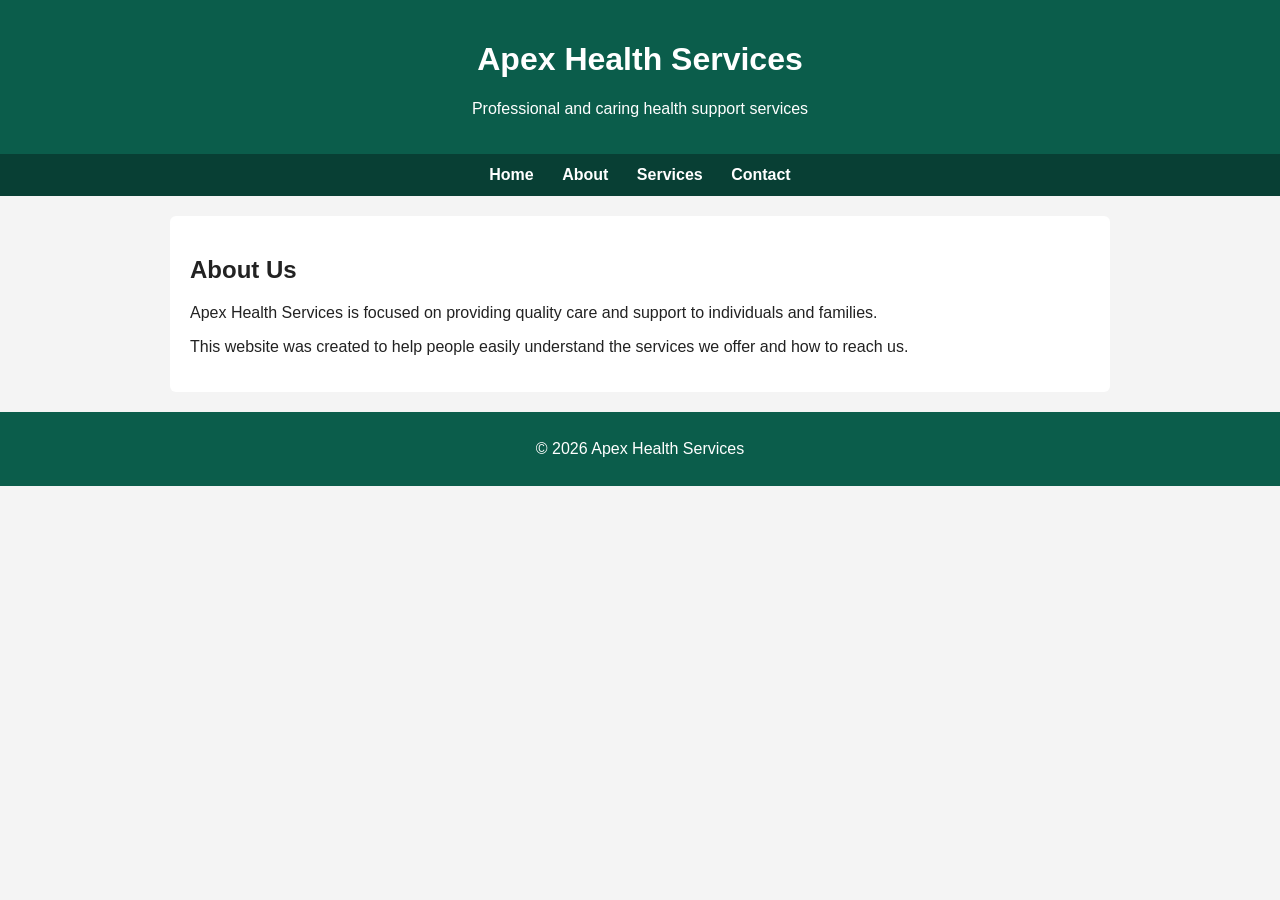
==== about.html @ 5abab66e "Update about.html" ====
<!DOCTYPE html>
<html lang="en">
<head>
  <meta charset="UTF-8" />
  <meta name="viewport" content="width=device-width, initial-scale=1.0" />
  <title>Apex Health Services - About</title>
  <link rel="stylesheet" href="style.css" />
</head>
<body>

  <header>
    <h1>Apex Health Services</h1>
    <p>Professional and caring health support services</p>
  </header>

  <nav>
    <a href="index.html">Home</a>
    <a href="about.html">About</a>
    <a href="services.html">Services</a>
    <a href="contact.html">Contact</a>
  </nav>

  <main>
    <h2>About Us</h2>
    <p>
      Apex Health Services is focused on providing quality care and support
      to individuals and families.
    </p>

    <p>
      This website was created to help people easily understand the services
      we offer and how to reach us.
    </p>
  </main>

  <footer>
    <p>&copy; 2026 Apex Health Services</p>
  </footer>

</body>
</html>
---- style.css ----
body {
  font-family: Arial, sans-serif;
  margin: 0;
  background-color: #f4f4f4;
  color: #222;
}

header {
  background-color: #0b5d4b;
  color: white;
  text-align: center;
  padding: 20px;
}

nav {
  background-color: #083f34;
  text-align: center;
  padding: 12px;
}

nav a {
  color: white;
  text-decoration: none;
  margin: 0 12px;
  font-weight: bold;
}

nav a:hover {
  text-decoration: underline;
}

main {
  max-width: 900px;
  margin: 20px auto;
  background-color: white;
  padding: 20px;
  border-radius: 6px;
}

footer {
  text-align: center;
  background-color: #0b5d4b;
  color: white;
  padding: 12px;
  margin-top: 20px;
}
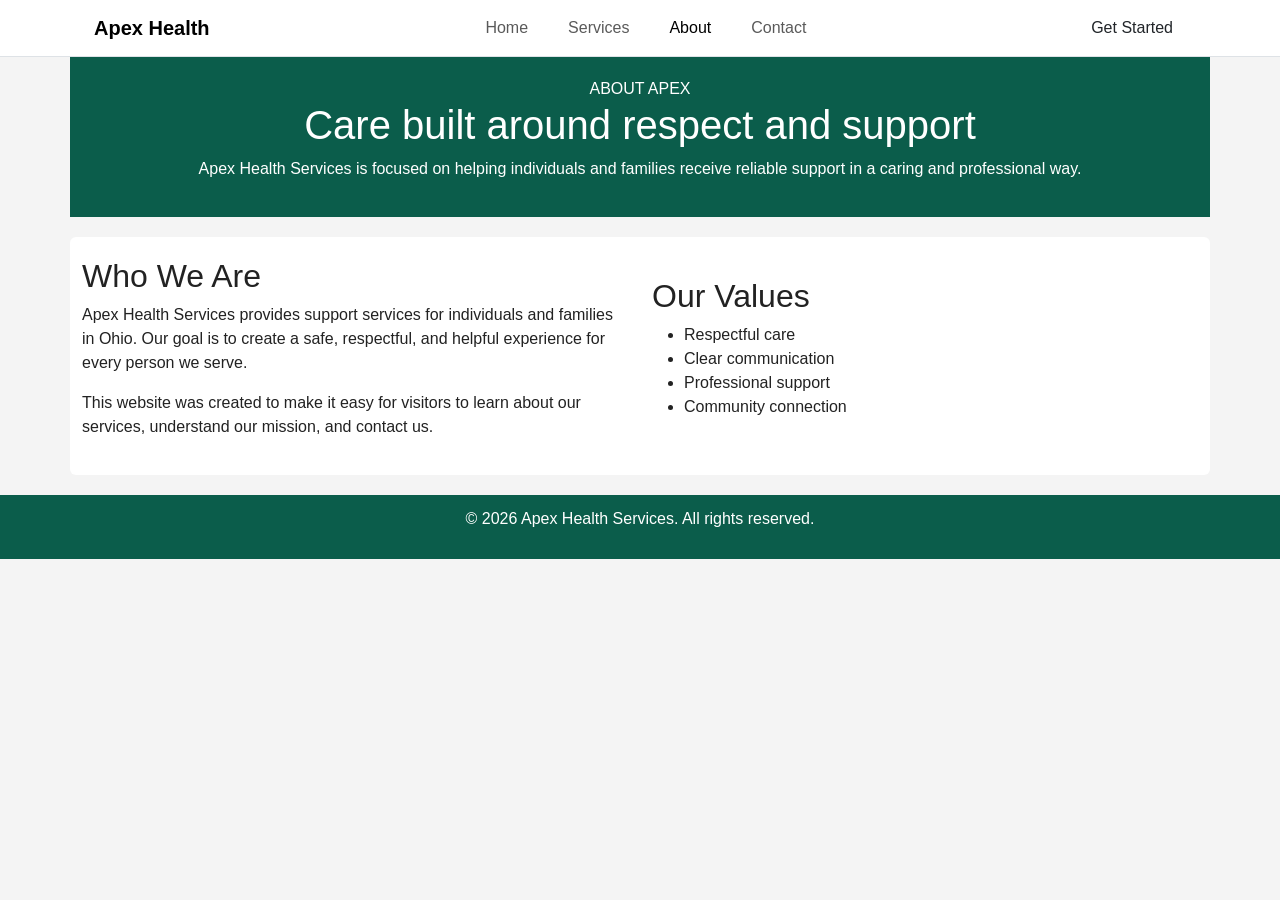
==== commit 0255f88a: "Update about.html" ====
--- a/about.html
+++ b/about.html
@@ -4,38 +4,77 @@
   <meta charset="UTF-8" />
   <meta name="viewport" content="width=device-width, initial-scale=1.0" />
   <title>Apex Health Services - About</title>
+
+  <link href="https://cdn.jsdelivr.net/npm/bootstrap@5.3.3/dist/css/bootstrap.min.css" rel="stylesheet">
   <link rel="stylesheet" href="style.css" />
 </head>
 <body>
 
-  <header>
-    <h1>Apex Health Services</h1>
-    <p>Professional and caring health support services</p>
-  </header>
+<nav class="navbar navbar-expand-lg bg-white border-bottom sticky-top">
+  <div class="container">
+    <a class="navbar-brand fw-bold brand-text" href="index.html">Apex Health</a>
 
-  <nav>
-    <a href="index.html">Home</a>
-    <a href="about.html">About</a>
-    <a href="services.html">Services</a>
-    <a href="contact.html">Contact</a>
-  </nav>
+    <button class="navbar-toggler" type="button" data-bs-toggle="collapse" data-bs-target="#mainNav">
+      <span class="navbar-toggler-icon"></span>
+    </button>
 
-  <main>
-    <h2>About Us</h2>
-    <p>
-      Apex Health Services is focused on providing quality care and support
-      to individuals and families.
-    </p>
+    <div class="collapse navbar-collapse" id="mainNav">
+      <ul class="navbar-nav mx-auto">
+        <li class="nav-item"><a class="nav-link" href="index.html">Home</a></li>
+        <li class="nav-item"><a class="nav-link" href="services.html">Services</a></li>
+        <li class="nav-item"><a class="nav-link active" href="about.html">About</a></li>
+        <li class="nav-item"><a class="nav-link" href="contact.html">Contact</a></li>
+      </ul>
 
-    <p>
-      This website was created to help people easily understand the services
-      we offer and how to reach us.
-    </p>
-  </main>
+      <a href="contact.html" class="btn blue-btn">Get Started</a>
+    </div>
+  </div>
+</nav>
 
-  <footer>
-    <p>&copy; 2026 Apex Health Services</p>
-  </footer>
+<header class="container page-hero text-center">
+  <span class="section-pill">ABOUT APEX</span>
+  <h1>Care built around respect and support</h1>
+  <p>
+    Apex Health Services is focused on helping individuals and families receive
+    reliable support in a caring and professional way.
+  </p>
+</header>
 
+<main class="container section-space">
+  <div class="row g-4 align-items-center">
+    <div class="col-lg-6">
+      <div class="info-card">
+        <h2>Who We Are</h2>
+        <p>
+          Apex Health Services provides support services for individuals and
+          families in Ohio. Our goal is to create a safe, respectful, and
+          helpful experience for every person we serve.
+        </p>
+        <p>
+          This website was created to make it easy for visitors to learn about
+          our services, understand our mission, and contact us.
+        </p>
+      </div>
+    </div>
+
+    <div class="col-lg-6">
+      <div class="info-card blue-soft">
+        <h2>Our Values</h2>
+        <ul>
+          <li>Respectful care</li>
+          <li>Clear communication</li>
+          <li>Professional support</li>
+          <li>Community connection</li>
+        </ul>
+      </div>
+    </div>
+  </div>
+</main>
+
+<footer>
+  <p>&copy; 2026 Apex Health Services. All rights reserved.</p>
+</footer>
+
+<script src="https://cdn.jsdelivr.net/npm/bootstrap@5.3.3/dist/js/bootstrap.bundle.min.js"></script>
 </body>
 </html>
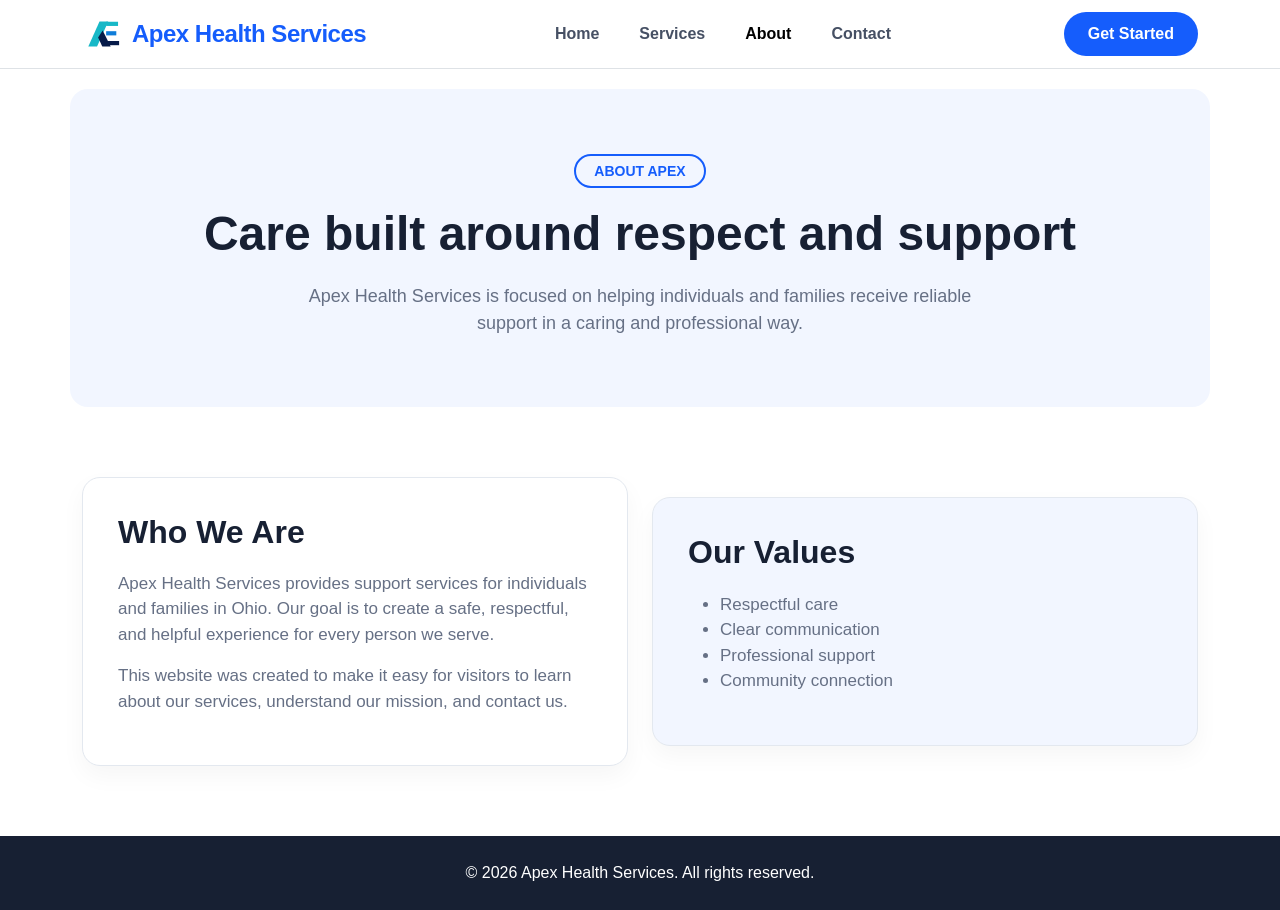
==== commit f958d2b6: "Phase 3 final website" ====
--- a/about.html
+++ b/about.html
@@ -1,80 +1,83 @@
-<!DOCTYPE html>
-<html lang="en">
-<head>
-  <meta charset="UTF-8" />
-  <meta name="viewport" content="width=device-width, initial-scale=1.0" />
-  <title>Apex Health Services - About</title>
-
-  <link href="https://cdn.jsdelivr.net/npm/bootstrap@5.3.3/dist/css/bootstrap.min.css" rel="stylesheet">
-  <link rel="stylesheet" href="style.css" />
-</head>
-<body>
-
-<nav class="navbar navbar-expand-lg bg-white border-bottom sticky-top">
-  <div class="container">
-    <a class="navbar-brand fw-bold brand-text" href="index.html">Apex Health</a>
-
-    <button class="navbar-toggler" type="button" data-bs-toggle="collapse" data-bs-target="#mainNav">
-      <span class="navbar-toggler-icon"></span>
-    </button>
-
-    <div class="collapse navbar-collapse" id="mainNav">
-      <ul class="navbar-nav mx-auto">
-        <li class="nav-item"><a class="nav-link" href="index.html">Home</a></li>
-        <li class="nav-item"><a class="nav-link" href="services.html">Services</a></li>
-        <li class="nav-item"><a class="nav-link active" href="about.html">About</a></li>
-        <li class="nav-item"><a class="nav-link" href="contact.html">Contact</a></li>
-      </ul>
-
-      <a href="contact.html" class="btn blue-btn">Get Started</a>
-    </div>
-  </div>
-</nav>
-
-<header class="container page-hero text-center">
-  <span class="section-pill">ABOUT APEX</span>
-  <h1>Care built around respect and support</h1>
-  <p>
-    Apex Health Services is focused on helping individuals and families receive
-    reliable support in a caring and professional way.
-  </p>
-</header>
-
-<main class="container section-space">
-  <div class="row g-4 align-items-center">
-    <div class="col-lg-6">
-      <div class="info-card">
-        <h2>Who We Are</h2>
-        <p>
-          Apex Health Services provides support services for individuals and
-          families in Ohio. Our goal is to create a safe, respectful, and
-          helpful experience for every person we serve.
-        </p>
-        <p>
-          This website was created to make it easy for visitors to learn about
-          our services, understand our mission, and contact us.
-        </p>
-      </div>
-    </div>
-
-    <div class="col-lg-6">
-      <div class="info-card blue-soft">
-        <h2>Our Values</h2>
-        <ul>
-          <li>Respectful care</li>
-          <li>Clear communication</li>
-          <li>Professional support</li>
-          <li>Community connection</li>
-        </ul>
-      </div>
-    </div>
-  </div>
-</main>
-
-<footer>
-  <p>&copy; 2026 Apex Health Services. All rights reserved.</p>
-</footer>
-
-<script src="https://cdn.jsdelivr.net/npm/bootstrap@5.3.3/dist/js/bootstrap.bundle.min.js"></script>
-</body>
-</html>
+<!DOCTYPE html>
+<html lang="en">
+<head>
+  <meta charset="UTF-8" />
+  <meta name="viewport" content="width=device-width, initial-scale=1.0" />
+  <title>Apex Health Services - About</title>
+
+  <link href="https://cdn.jsdelivr.net/npm/bootstrap@5.3.3/dist/css/bootstrap.min.css" rel="stylesheet">
+  <link rel="stylesheet" href="style.css" />
+</head>
+<body>
+
+<nav class="navbar navbar-expand-lg bg-white border-bottom sticky-top">
+  <div class="container">
+    <a class="navbar-brand d-flex align-items-center gap-2 fw-bold brand-text" href="index.html">
+      <img src="images/logo.svg" alt="Apex Health Services Logo" class="nav-logo">
+      <span>Apex Health Services</span>
+    </a>
+
+    <button class="navbar-toggler" type="button" data-bs-toggle="collapse" data-bs-target="#mainNav">
+      <span class="navbar-toggler-icon"></span>
+    </button>
+
+    <div class="collapse navbar-collapse" id="mainNav">
+      <ul class="navbar-nav mx-auto">
+        <li class="nav-item"><a class="nav-link" href="index.html">Home</a></li>
+        <li class="nav-item"><a class="nav-link" href="services.html">Services</a></li>
+        <li class="nav-item"><a class="nav-link active" href="about.html">About</a></li>
+        <li class="nav-item"><a class="nav-link" href="contact.html">Contact</a></li>
+      </ul>
+
+      <a href="contact.html" class="btn blue-btn">Get Started</a>
+    </div>
+  </div>
+</nav>
+
+<header class="container page-hero text-center">
+  <span class="section-pill">ABOUT APEX</span>
+  <h1>Care built around respect and support</h1>
+  <p>
+    Apex Health Services is focused on helping individuals and families receive
+    reliable support in a caring and professional way.
+  </p>
+</header>
+
+<main class="container section-space">
+  <div class="row g-4 align-items-center">
+    <div class="col-lg-6">
+      <div class="info-card">
+        <h2>Who We Are</h2>
+        <p>
+          Apex Health Services provides support services for individuals and
+          families in Ohio. Our goal is to create a safe, respectful, and
+          helpful experience for every person we serve.
+        </p>
+        <p>
+          This website was created to make it easy for visitors to learn about
+          our services, understand our mission, and contact us.
+        </p>
+      </div>
+    </div>
+
+    <div class="col-lg-6">
+      <div class="info-card blue-soft">
+        <h2>Our Values</h2>
+        <ul>
+          <li>Respectful care</li>
+          <li>Clear communication</li>
+          <li>Professional support</li>
+          <li>Community connection</li>
+        </ul>
+      </div>
+    </div>
+  </div>
+</main>
+
+<footer>
+  <p>&copy; 2026 Apex Health Services. All rights reserved.</p>
+</footer>
+
+<script src="https://cdn.jsdelivr.net/npm/bootstrap@5.3.3/dist/js/bootstrap.bundle.min.js"></script>
+</body>
+</html>
--- a/style.css
+++ b/style.css
@@ -1,46 +1,345 @@
+/* Main website style */
+html {
+  scroll-behavior: smooth;
+}
+
 body {
   font-family: Arial, sans-serif;
-  margin: 0;
-  background-color: #f4f4f4;
-  color: #222;
-}
-
-header {
-  background-color: #0b5d4b;
+  background-color: #ffffff;
+  color: #172033;
+}
+
+/* Brand text */
+.brand-text {
+  color: #155dfc;
+  font-size: 24px;
+  letter-spacing: -0.5px;
+}
+
+/* Logo in navbar */
+.nav-logo {
+  width: 42px;
+  height: 42px;
+  object-fit: contain;
+}
+
+/* Navbar links */
+.nav-link {
+  color: #465064;
+  font-weight: 600;
+  margin: 0 12px;
+}
+
+.nav-link:hover,
+.nav-link.active {
+  color: #155dfc;
+}
+
+/* Main blue button */
+.blue-btn {
+  background-color: #155dfc;
   color: white;
-  text-align: center;
-  padding: 20px;
-}
-
-nav {
-  background-color: #083f34;
-  text-align: center;
+  border-radius: 30px;
+  padding: 10px 24px;
+  font-weight: 700;
+  border: none;
+}
+
+.blue-btn:hover {
+  background-color: #0d46c7;
+  color: white;
+}
+
+/* White button */
+.white-btn {
+  background-color: white;
+  color: #172033;
+  border-radius: 30px;
+  padding: 10px 24px;
+  font-weight: 700;
+  border: none;
+}
+
+.white-btn:hover {
+  background-color: #edf2ff;
+}
+
+/* Big homepage hero box */
+.hero-box {
+  background: linear-gradient(90deg, #eef5f8 0%, #f8fbff 100%);
+  border-radius: 18px;
+  overflow: hidden;
+  padding: 60px;
+  min-height: 500px;
+}
+
+/* Hero text */
+.hero-text h1 {
+  font-size: 58px;
+  font-weight: 800;
+  line-height: 1.1;
+  margin-top: 25px;
+  margin-bottom: 25px;
+}
+
+.hero-text p {
+  font-size: 19px;
+  color: #516070;
+  max-width: 500px;
+  margin-bottom: 30px;
+}
+
+/* Small badge on homepage */
+.review-badge {
+  background-color: white;
+  color: #516070;
+  padding: 10px 18px;
+  border-radius: 30px;
+  font-weight: 700;
+  box-shadow: 0 4px 15px rgba(0, 0, 0, 0.08);
+}
+
+/* Hero image area */
+.hero-image {
+  background-image: url("https://images.unsplash.com/photo-1584515933487-779824d29309?auto=format&fit=crop&w=900&q=80");
+  background-size: cover;
+  background-position: center;
+  min-height: 420px;
+  border-radius: 18px;
+}
+
+/* Spacing for sections */
+.section-space {
+  padding-top: 70px;
+  padding-bottom: 70px;
+}
+
+/* Small section label */
+.section-pill {
+  color: #155dfc;
+  border: 2px solid #155dfc;
+  border-radius: 30px;
+  padding: 7px 18px;
+  font-size: 14px;
+  font-weight: 800;
+}
+
+/* Section headings */
+.section-title {
+  font-size: 40px;
+  font-weight: 800;
+  margin-top: 25px;
+}
+
+/* Service cards */
+.service-card {
+  border: 1px solid #e3e8ef;
+  border-radius: 18px;
+  padding: 28px;
+  background-color: white;
+  transition: 0.2s ease;
+  min-height: 190px;
+}
+
+.service-card:hover {
+  transform: translateY(-5px);
+  box-shadow: 0 15px 35px rgba(21, 93, 252, 0.12);
+}
+
+.service-card h3 {
+  font-size: 22px;
+  font-weight: 800;
+  color: #172033;
+}
+
+.service-card p {
+  color: #667085;
+  margin-top: 15px;
+}
+
+/* Small arrow circle */
+.service-top {
+  display: flex;
+  justify-content: space-between;
+  gap: 15px;
+}
+
+.service-top span {
+  color: #155dfc;
+  border: 1px solid #e3e8ef;
+  width: 38px;
+  height: 38px;
+  border-radius: 50%;
+  display: grid;
+  place-items: center;
+  font-weight: bold;
+}
+
+/* Why choose cards */
+.why-section {
+  padding-top: 30px;
+  padding-bottom: 70px;
+}
+
+.why-section h2 {
+  font-size: 38px;
+  font-weight: 800;
+  margin-top: 22px;
+}
+
+.why-section > p {
+  max-width: 760px;
+  margin: 18px auto 0;
+  color: #667085;
+  font-size: 18px;
+}
+
+.mini-card {
+  border: 1px solid #e3e8ef;
+  border-radius: 18px;
+  padding: 28px;
+  background-color: white;
+  height: 100%;
+}
+
+.mini-card h4 {
+  font-weight: 800;
+  color: #172033;
+}
+
+.mini-card p {
+  color: #667085;
+  margin-bottom: 0;
+}
+
+/* Call to action box */
+.cta-box {
+  background-color: #f2f6ff;
+  border-radius: 20px;
+  padding: 60px 25px;
+  margin-bottom: 60px;
+}
+
+.cta-box h2 {
+  font-size: 38px;
+  font-weight: 800;
+}
+
+/* Page hero for About, Services, Contact */
+.page-hero {
+  background-color: #f2f6ff;
+  border-radius: 18px;
+  padding: 70px 30px;
+  margin-top: 20px;
+}
+
+.page-hero h1 {
+  font-size: 48px;
+  font-weight: 800;
+  margin-top: 22px;
+}
+
+.page-hero p {
+  max-width: 700px;
+  margin: 20px auto 0;
+  color: #667085;
+  font-size: 18px;
+}
+
+/* Info cards */
+.info-card {
+  border: 1px solid #e3e8ef;
+  border-radius: 18px;
+  padding: 35px;
+  background-color: white;
+  box-shadow: 0 10px 25px rgba(0, 0, 0, 0.04);
+}
+
+.info-card h2 {
+  font-weight: 800;
+  margin-bottom: 20px;
+}
+
+.info-card p,
+.info-card li {
+  color: #667085;
+  font-size: 17px;
+}
+
+.blue-soft {
+  background-color: #f2f6ff;
+}
+
+/* Form fields */
+.form-control {
+  border-radius: 14px;
   padding: 12px;
 }
 
-nav a {
-  color: white;
-  text-decoration: none;
-  margin: 0 12px;
-  font-weight: bold;
-}
-
-nav a:hover {
-  text-decoration: underline;
-}
-
-main {
-  max-width: 900px;
-  margin: 20px auto;
-  background-color: white;
-  padding: 20px;
-  border-radius: 6px;
-}
-
+/* Contact success message */
+.success-message {
+  display: none;
+  color: #155dfc;
+  font-weight: 700;
+}
+
+/* Footer */
 footer {
   text-align: center;
-  background-color: #0b5d4b;
+  padding: 25px;
+  background-color: #172033;
   color: white;
-  padding: 12px;
-  margin-top: 20px;
+}
+
+footer p {
+  margin: 0;
+}
+
+/* Responsive design for smaller screens */
+@media (max-width: 992px) {
+  .hero-box {
+    padding: 35px;
+  }
+
+  .hero-text h1 {
+    font-size: 42px;
+  }
+
+  .hero-image {
+    margin-top: 35px;
+    min-height: 300px;
+  }
+}
+
+@media (max-width: 576px) {
+  .hero-box {
+    padding: 25px;
+  }
+
+  .hero-text h1 {
+    font-size: 34px;
+  }
+
+  .page-hero h1 {
+    font-size: 34px;
+  }
+
+  .section-title {
+    font-size: 32px;
+  }
+
+  .blue-btn,
+  .white-btn {
+    width: 100%;
+    text-align: center;
+  }
+
+  .brand-text {
+    font-size: 20px;
+  }
+
+  .nav-logo {
+    width: 36px;
+    height: 36px;
+  }
 }
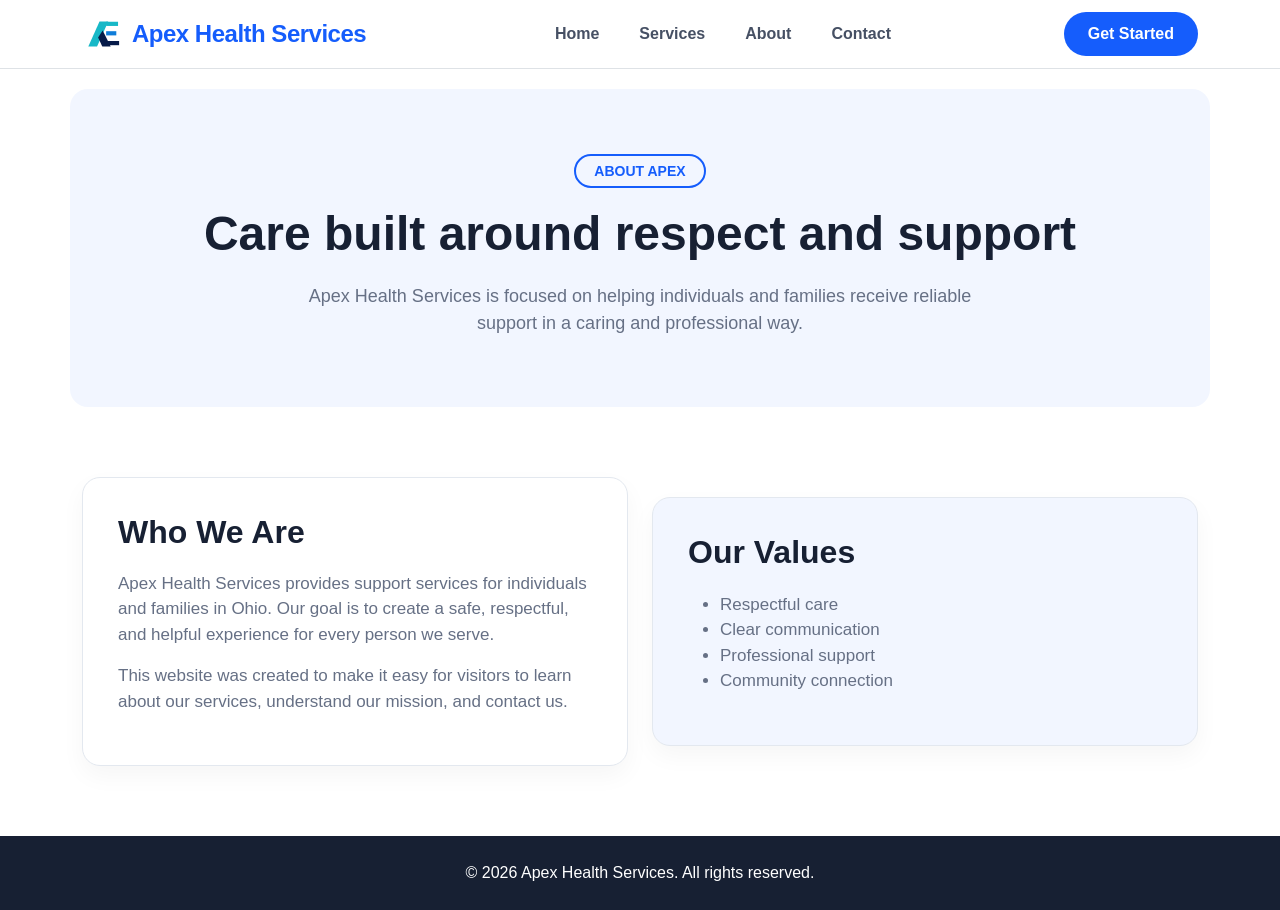
==== commit 37aa30c2: "Final navbar branding fix" ====
--- a/about.html
+++ b/about.html
@@ -14,7 +14,8 @@
   <div class="container">
     <a class="navbar-brand d-flex align-items-center gap-2 fw-bold brand-text" href="index.html">
       <img src="images/logo.svg" alt="Apex Health Services Logo" class="nav-logo">
-      <span>Apex Health Services</span>
+      <span class="d-none d-md-inline">Apex Health Services</span>
+      <span class="d-inline d-md-none">Apex Health</span>
     </a>
 
     <button class="navbar-toggler" type="button" data-bs-toggle="collapse" data-bs-target="#mainNav">
@@ -25,7 +26,7 @@
       <ul class="navbar-nav mx-auto">
         <li class="nav-item"><a class="nav-link" href="index.html">Home</a></li>
         <li class="nav-item"><a class="nav-link" href="services.html">Services</a></li>
-        <li class="nav-item"><a class="nav-link active" href="about.html">About</a></li>
+        <li class="nav-item"><a class="nav-link" href="about.html">About</a></li>
         <li class="nav-item"><a class="nav-link" href="contact.html">Contact</a></li>
       </ul>
 
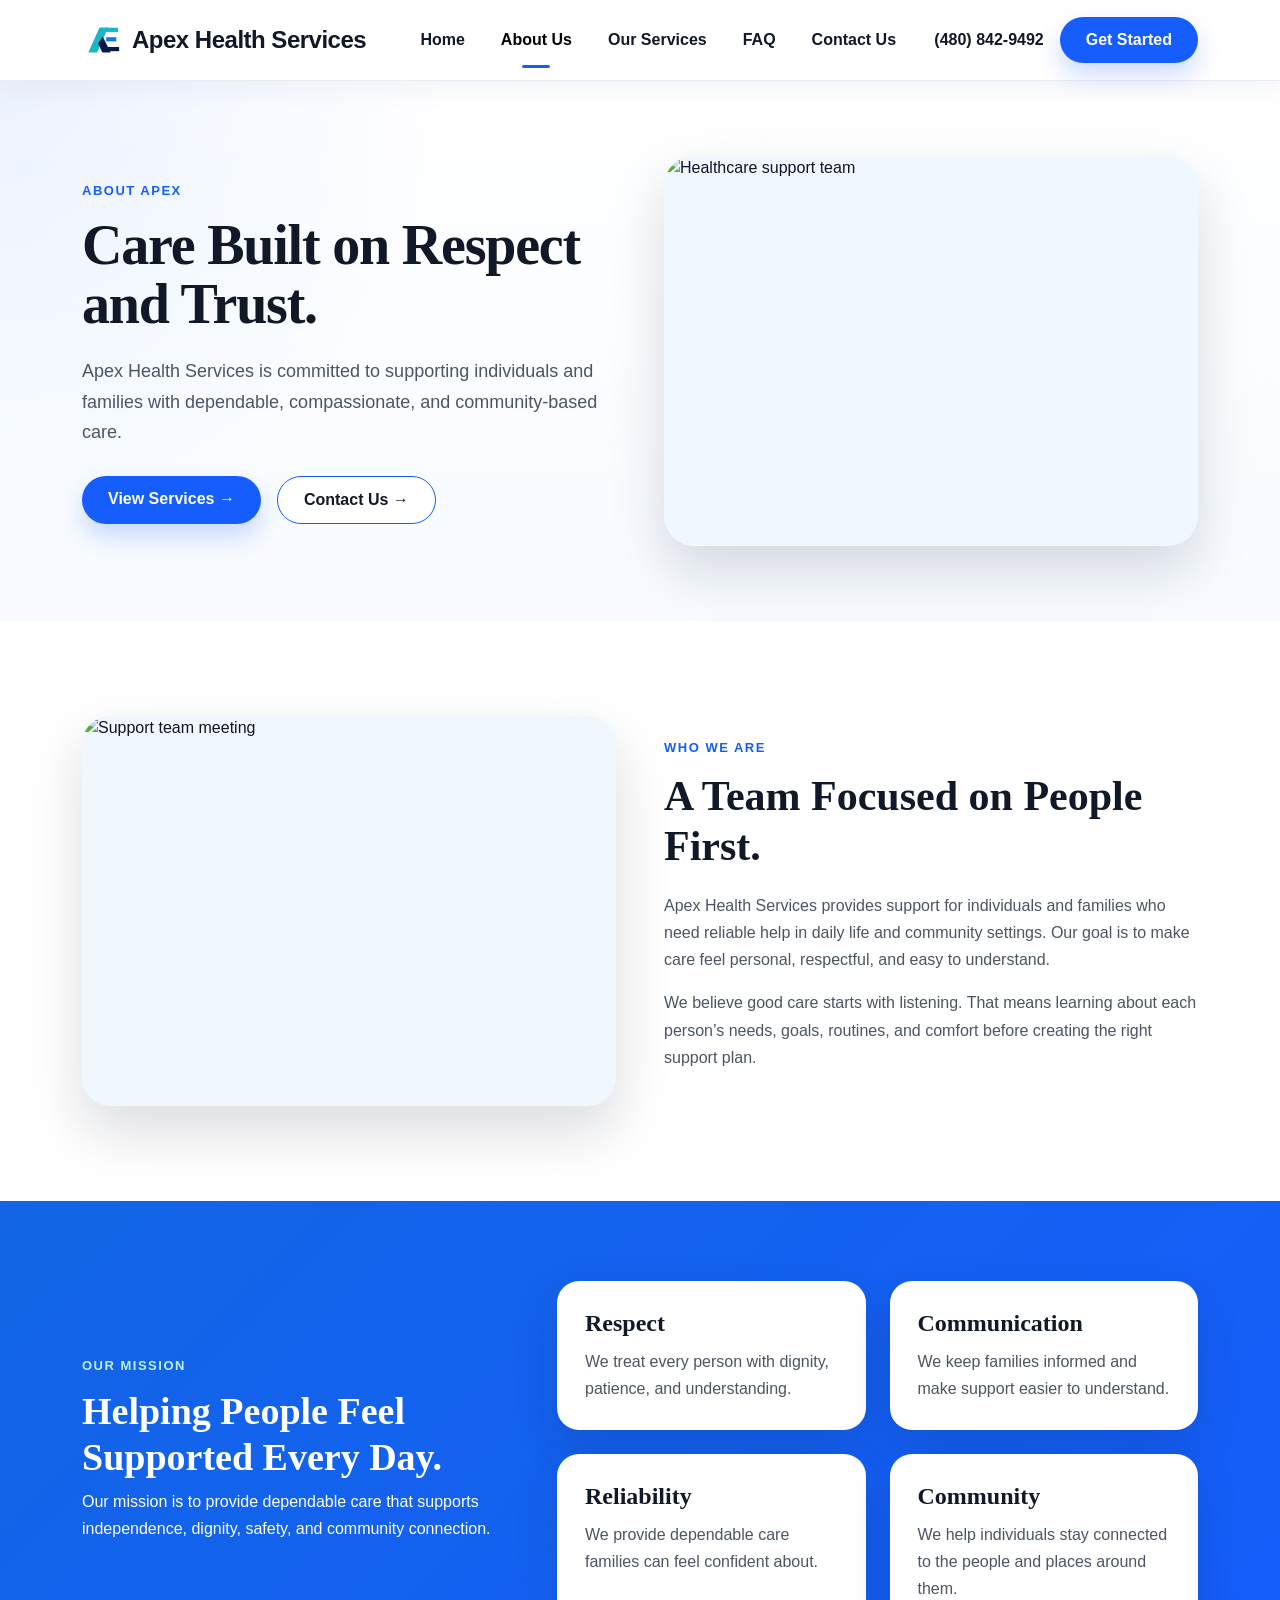
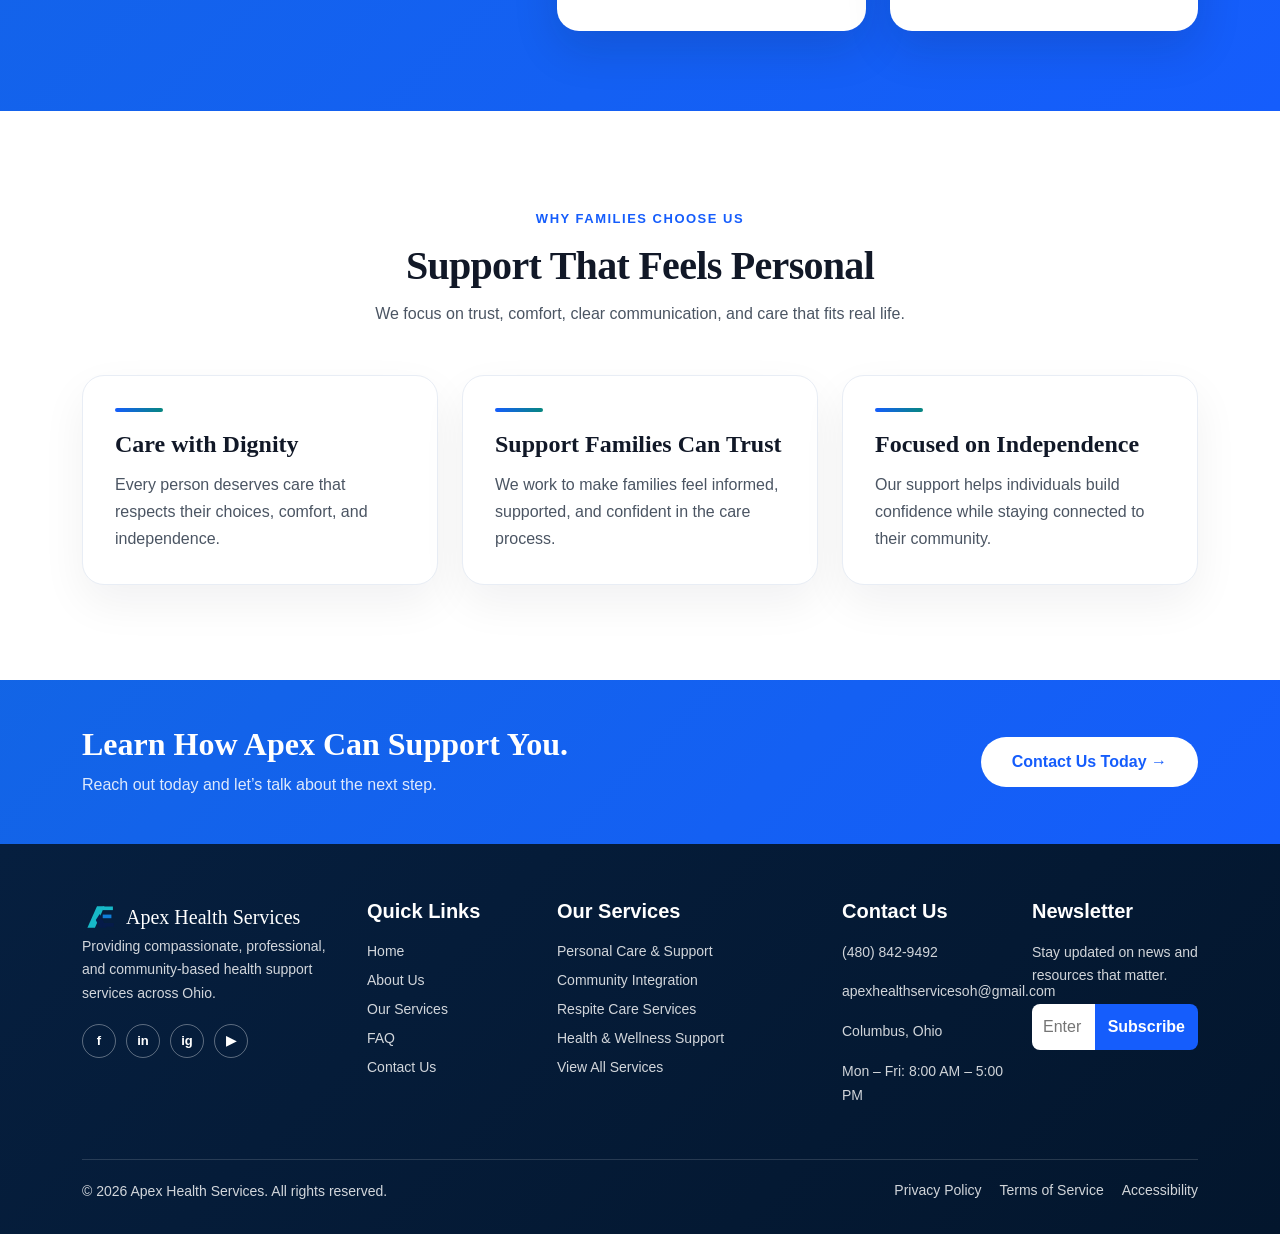
==== commit 9872d88a: "redesign Apex Health Services website" ====
--- a/about.html
+++ b/about.html
@@ -1,84 +1,352 @@
 <!DOCTYPE html>
 <html lang="en">
 <head>
+  <!-- basic page setup -->
   <meta charset="UTF-8" />
   <meta name="viewport" content="width=device-width, initial-scale=1.0" />
-  <title>Apex Health Services - About</title>
-
+
+  <!-- page title -->
+  <title>Apex Health Services - About Us</title>
+
+  <!-- bootstrap for layout -->
   <link href="https://cdn.jsdelivr.net/npm/bootstrap@5.3.3/dist/css/bootstrap.min.css" rel="stylesheet">
+
+  <!-- my css file -->
   <link rel="stylesheet" href="style.css" />
 </head>
+
 <body>
 
-<nav class="navbar navbar-expand-lg bg-white border-bottom sticky-top">
-  <div class="container">
+<!-- navbar -->
+<nav class="navbar navbar-expand-lg bg-white sticky-top custom-navbar">
+  <div class="container">
+
+    <!-- logo and business name -->
     <a class="navbar-brand d-flex align-items-center gap-2 fw-bold brand-text" href="index.html">
       <img src="images/logo.svg" alt="Apex Health Services Logo" class="nav-logo">
       <span class="d-none d-md-inline">Apex Health Services</span>
       <span class="d-inline d-md-none">Apex Health</span>
     </a>
 
+    <!-- mobile menu button -->
     <button class="navbar-toggler" type="button" data-bs-toggle="collapse" data-bs-target="#mainNav">
       <span class="navbar-toggler-icon"></span>
     </button>
 
+    <!-- navbar links -->
     <div class="collapse navbar-collapse" id="mainNav">
       <ul class="navbar-nav mx-auto">
         <li class="nav-item"><a class="nav-link" href="index.html">Home</a></li>
-        <li class="nav-item"><a class="nav-link" href="services.html">Services</a></li>
-        <li class="nav-item"><a class="nav-link" href="about.html">About</a></li>
-        <li class="nav-item"><a class="nav-link" href="contact.html">Contact</a></li>
+        <li class="nav-item"><a class="nav-link active" href="about.html">About Us</a></li>
+        <li class="nav-item"><a class="nav-link" href="services.html">Our Services</a></li>
+        <li class="nav-item"><a class="nav-link" href="index.html#faq">FAQ</a></li>
+        <li class="nav-item"><a class="nav-link" href="contact.html">Contact Us</a></li>
       </ul>
 
-      <a href="contact.html" class="btn blue-btn">Get Started</a>
+      <!-- phone number and button -->
+      <div class="nav-right d-flex align-items-center gap-3">
+        <a href="tel:4808429492" class="nav-phone d-none d-lg-inline">(480) 842-9492</a>
+        <a href="contact.html" class="btn blue-btn">Get Started</a>
+      </div>
     </div>
   </div>
 </nav>
 
-<header class="container page-hero text-center">
-  <span class="section-pill">ABOUT APEX</span>
-  <h1>Care built around respect and support</h1>
-  <p>
-    Apex Health Services is focused on helping individuals and families receive
-    reliable support in a caring and professional way.
-  </p>
+
+<!-- about hero -->
+<header class="inner-hero">
+  <div class="container">
+    <div class="row align-items-center g-5">
+
+      <!-- left side text -->
+      <div class="col-lg-6 reveal">
+        <span class="section-label">ABOUT APEX</span>
+        <h1>Care Built on Respect and Trust.</h1>
+        <p>
+          Apex Health Services is committed to supporting individuals and families
+          with dependable, compassionate, and community-based care.
+        </p>
+
+        <div class="d-flex gap-3 flex-wrap">
+          <a href="services.html" class="btn blue-btn">View Services <span>→</span></a>
+          <a href="contact.html" class="btn outline-btn">Contact Us <span>→</span></a>
+        </div>
+      </div>
+
+      <!-- right side picture -->
+      <div class="col-lg-6 reveal delay-1">
+        <img
+          src="https://images.unsplash.com/photo-1559757148-5c350d0d3c56?auto=format&fit=crop&w=1200&q=80"
+          onerror="this.onerror=null; this.src='https://images.unsplash.com/photo-1584515933487-779824d29309?auto=format&fit=crop&w=1200&q=80';"
+          alt="Healthcare support team"
+          class="inner-hero-img"
+        >
+      </div>
+
+    </div>
+  </div>
 </header>
 
-<main class="container section-space">
-  <div class="row g-4 align-items-center">
-    <div class="col-lg-6">
-      <div class="info-card">
-        <h2>Who We Are</h2>
-        <p>
-          Apex Health Services provides support services for individuals and
-          families in Ohio. Our goal is to create a safe, respectful, and
-          helpful experience for every person we serve.
-        </p>
-        <p>
-          This website was created to make it easy for visitors to learn about
-          our services, understand our mission, and contact us.
-        </p>
-      </div>
-    </div>
-
-    <div class="col-lg-6">
-      <div class="info-card blue-soft">
-        <h2>Our Values</h2>
-        <ul>
-          <li>Respectful care</li>
-          <li>Clear communication</li>
-          <li>Professional support</li>
-          <li>Community connection</li>
-        </ul>
-      </div>
-    </div>
-  </div>
-</main>
-
+
+<!-- who we are section -->
+<section class="container section-space">
+  <div class="row align-items-center g-5">
+
+    <!-- image side -->
+    <div class="col-lg-6 reveal">
+      <img
+        src="https://images.unsplash.com/photo-1573497491208-6b1acb260507?auto=format&fit=crop&w=1200&q=80"
+        onerror="this.onerror=null; this.src='https://images.unsplash.com/photo-1550831107-1553da8c8464?auto=format&fit=crop&w=1200&q=80';"
+        alt="Support team meeting"
+        class="about-img"
+      >
+    </div>
+
+    <!-- text side -->
+    <div class="col-lg-6 reveal delay-1">
+      <span class="section-label">WHO WE ARE</span>
+      <h2 class="about-heading">A Team Focused on People First.</h2>
+      <p>
+        Apex Health Services provides support for individuals and families who
+        need reliable help in daily life and community settings. Our goal is to
+        make care feel personal, respectful, and easy to understand.
+      </p>
+
+      <p>
+        We believe good care starts with listening. That means learning about
+        each person’s needs, goals, routines, and comfort before creating the
+        right support plan.
+      </p>
+    </div>
+
+  </div>
+</section>
+
+
+<!-- mission values section -->
+<section class="about-blue-section reveal">
+  <div class="container">
+    <div class="row g-4 align-items-center">
+
+      <!-- mission text -->
+      <div class="col-lg-5">
+        <span class="light-label">OUR MISSION</span>
+        <h2>Helping People Feel Supported Every Day.</h2>
+        <p>
+          Our mission is to provide dependable care that supports independence,
+          dignity, safety, and community connection.
+        </p>
+      </div>
+
+      <!-- values cards -->
+      <div class="col-lg-7">
+        <div class="row g-4">
+
+          <div class="col-md-6">
+            <div class="value-card">
+              <h4>Respect</h4>
+              <p>We treat every person with dignity, patience, and understanding.</p>
+            </div>
+          </div>
+
+          <div class="col-md-6">
+            <div class="value-card">
+              <h4>Communication</h4>
+              <p>We keep families informed and make support easier to understand.</p>
+            </div>
+          </div>
+
+          <div class="col-md-6">
+            <div class="value-card">
+              <h4>Reliability</h4>
+              <p>We provide dependable care families can feel confident about.</p>
+            </div>
+          </div>
+
+          <div class="col-md-6">
+            <div class="value-card">
+              <h4>Community</h4>
+              <p>We help individuals stay connected to the people and places around them.</p>
+            </div>
+          </div>
+
+        </div>
+      </div>
+
+    </div>
+  </div>
+</section>
+
+
+<!-- why families choose us -->
+<section class="container section-space">
+  <div class="text-center mb-5 reveal">
+    <span class="section-label">WHY FAMILIES CHOOSE US</span>
+    <h2 class="section-title">Support That Feels Personal</h2>
+    <p class="section-subtitle">
+      We focus on trust, comfort, clear communication, and care that fits real life.
+    </p>
+  </div>
+
+  <div class="row g-4">
+
+    <!-- reason 1 -->
+    <div class="col-md-4 reveal">
+      <div class="reason-card h-100">
+        <div class="feature-line"></div>
+        <h4>Care with Dignity</h4>
+        <p>
+          Every person deserves care that respects their choices, comfort, and independence.
+        </p>
+      </div>
+    </div>
+
+    <!-- reason 2 -->
+    <div class="col-md-4 reveal delay-1">
+      <div class="reason-card h-100">
+        <div class="feature-line"></div>
+        <h4>Support Families Can Trust</h4>
+        <p>
+          We work to make families feel informed, supported, and confident in the care process.
+        </p>
+      </div>
+    </div>
+
+    <!-- reason 3 -->
+    <div class="col-md-4 reveal delay-2">
+      <div class="reason-card h-100">
+        <div class="feature-line"></div>
+        <h4>Focused on Independence</h4>
+        <p>
+          Our support helps individuals build confidence while staying connected to their community.
+        </p>
+      </div>
+    </div>
+
+  </div>
+</section>
+
+
+<!-- final call to action -->
+<section class="final-cta reveal">
+  <div class="container">
+    <div class="final-cta-box">
+
+      <div>
+        <h2>Learn How Apex Can Support You.</h2>
+        <p>Reach out today and let’s talk about the next step.</p>
+      </div>
+
+      <a href="contact.html" class="btn white-cta-btn">Contact Us Today <span>→</span></a>
+
+    </div>
+  </div>
+</section>
+
+
+<!-- footer -->
 <footer>
-  <p>&copy; 2026 Apex Health Services. All rights reserved.</p>
+  <div class="container">
+    <div class="row g-4">
+
+      <!-- footer brand -->
+      <div class="col-lg-3">
+        <div class="footer-brand d-flex align-items-center gap-2">
+          <img src="images/logo.svg" alt="Apex Health Services Logo">
+          <h4>Apex Health Services</h4>
+        </div>
+
+        <p>
+          Providing compassionate, professional, and community-based health
+          support services across Ohio.
+        </p>
+
+        <div class="socials">
+          <span>f</span>
+          <span>in</span>
+          <span>ig</span>
+          <span>▶</span>
+        </div>
+      </div>
+
+      <!-- footer links -->
+      <div class="col-lg-2 col-md-6">
+        <h5>Quick Links</h5>
+        <a href="index.html">Home</a>
+        <a href="about.html">About Us</a>
+        <a href="services.html">Our Services</a>
+        <a href="index.html#faq">FAQ</a>
+        <a href="contact.html">Contact Us</a>
+      </div>
+
+      <!-- footer services -->
+      <div class="col-lg-3 col-md-6">
+        <h5>Our Services</h5>
+        <a href="services.html">Personal Care & Support</a>
+        <a href="services.html">Community Integration</a>
+        <a href="services.html">Respite Care Services</a>
+        <a href="services.html">Health & Wellness Support</a>
+        <a href="services.html">View All Services</a>
+      </div>
+
+      <!-- footer contact -->
+      <div class="col-lg-2 col-md-6">
+        <h5>Contact Us</h5>
+        <p>(480) 842-9492</p>
+        <p>apexhealthservicesoh@gmail.com</p>
+        <p>Columbus, Ohio</p>
+        <p>Mon – Fri: 8:00 AM – 5:00 PM</p>
+      </div>
+
+      <!-- newsletter -->
+      <div class="col-lg-2 col-md-6">
+        <h5>Newsletter</h5>
+        <p>Stay updated on news and resources that matter.</p>
+
+        <form class="newsletter-form">
+          <input type="email" placeholder="Enter your email">
+          <button type="submit">Subscribe</button>
+        </form>
+      </div>
+
+    </div>
+
+    <!-- bottom footer -->
+    <div class="footer-bottom">
+      <p>&copy; 2026 Apex Health Services. All rights reserved.</p>
+
+      <div>
+        <a href="#">Privacy Policy</a>
+        <a href="#">Terms of Service</a>
+        <a href="#">Accessibility</a>
+      </div>
+    </div>
+  </div>
 </footer>
 
+
+<!-- this makes sections show up when scrolling -->
+<script>
+  const revealElements = document.querySelectorAll(".reveal");
+
+  function revealOnScroll() {
+    for (let i = 0; i < revealElements.length; i++) {
+      const windowHeight = window.innerHeight;
+      const elementTop = revealElements[i].getBoundingClientRect().top;
+      const revealPoint = 120;
+
+      if (elementTop < windowHeight - revealPoint) {
+        revealElements[i].classList.add("active");
+      }
+    }
+  }
+
+  window.addEventListener("scroll", revealOnScroll);
+  window.addEventListener("load", revealOnScroll);
+</script>
+
+<!-- bootstrap script -->
 <script src="https://cdn.jsdelivr.net/npm/bootstrap@5.3.3/dist/js/bootstrap.bundle.min.js"></script>
+
 </body>
 </html>
--- a/style.css
+++ b/style.css
@@ -1,4 +1,4 @@
-/* Main website style */
+/* page setup */
 html {
   scroll-behavior: smooth;
 }
@@ -6,28 +6,51 @@
 body {
   font-family: Arial, sans-serif;
   background-color: #ffffff;
-  color: #172033;
-}
-
-/* Brand text */
+  color: #111827;
+  overflow-x: hidden;
+}
+
+/* main headings */
+h1,
+h2,
+h3,
+h4,
+h5 {
+  font-family: Georgia, "Times New Roman", serif;
+  color: #111827;
+}
+
+/* normal text */
+p {
+  color: #4b5563;
+  line-height: 1.7;
+}
+
+
+/* navbar */
+.custom-navbar {
+  border-bottom: 1px solid #e8edf5;
+  padding: 14px 0;
+  box-shadow: 0 8px 25px rgba(10, 40, 90, 0.05);
+}
+
 .brand-text {
-  color: #155dfc;
+  color: #111827;
   font-size: 24px;
   letter-spacing: -0.5px;
 }
 
-/* Logo in navbar */
 .nav-logo {
   width: 42px;
   height: 42px;
   object-fit: contain;
 }
 
-/* Navbar links */
 .nav-link {
-  color: #465064;
-  font-weight: 600;
-  margin: 0 12px;
+  color: #111827;
+  font-weight: 700;
+  margin: 0 10px;
+  position: relative;
 }
 
 .nav-link:hover,
@@ -35,311 +58,1284 @@
   color: #155dfc;
 }
 
-/* Main blue button */
+.nav-link.active::after {
+  content: "";
+  width: 28px;
+  height: 3px;
+  background-color: #155dfc;
+  border-radius: 20px;
+  position: absolute;
+  left: 50%;
+  bottom: -8px;
+  transform: translateX(-50%);
+}
+
+.nav-phone {
+  color: #111827;
+  font-weight: 700;
+  text-decoration: none;
+}
+
+.nav-phone:hover {
+  color: #155dfc;
+}
+
+
+/* buttons */
 .blue-btn {
   background-color: #155dfc;
   color: white;
   border-radius: 30px;
-  padding: 10px 24px;
-  font-weight: 700;
+  padding: 11px 26px;
+  font-weight: 800;
   border: none;
+  box-shadow: 0 12px 25px rgba(21, 93, 252, 0.22);
+  transition: 0.25s ease;
 }
 
 .blue-btn:hover {
   background-color: #0d46c7;
   color: white;
-}
-
-/* White button */
-.white-btn {
-  background-color: white;
-  color: #172033;
+  transform: translateY(-2px);
+}
+
+.outline-btn {
+  background-color: white;
+  color: #111827;
+  border: 1px solid #155dfc;
   border-radius: 30px;
-  padding: 10px 24px;
-  font-weight: 700;
-  border: none;
-}
-
-.white-btn:hover {
-  background-color: #edf2ff;
-}
-
-/* Big homepage hero box */
-.hero-box {
-  background: linear-gradient(90deg, #eef5f8 0%, #f8fbff 100%);
+  padding: 11px 26px;
+  font-weight: 800;
+  transition: 0.25s ease;
+}
+
+.outline-btn:hover {
+  background-color: #eff5ff;
+  color: #155dfc;
+  transform: translateY(-2px);
+}
+
+.white-cta-btn {
+  background-color: white;
+  color: #155dfc;
+  border-radius: 30px;
+  padding: 12px 30px;
+  font-weight: 800;
+}
+
+.white-cta-btn:hover {
+  background-color: #f4f8ff;
+  color: #0d46c7;
+}
+
+
+/* hero section */
+.hero-section {
+  padding: 70px 0 45px;
+  background:
+    radial-gradient(circle at left top, rgba(21, 93, 252, 0.08), transparent 32%),
+    linear-gradient(180deg, #ffffff 0%, #fbfdff 100%);
+}
+
+.hero-section h1 {
+  font-size: 58px;
+  line-height: 1.05;
+  font-weight: 800;
+  margin-bottom: 22px;
+}
+
+.hero-section p {
+  font-size: 18px;
+  max-width: 560px;
+  margin-bottom: 28px;
+}
+
+.hero-image-wrap {
+  border-radius: 38px 0 0 38px;
+  overflow: hidden;
+  box-shadow: 0 28px 60px rgba(15, 23, 42, 0.16);
+  border: 1px solid rgba(21, 93, 252, 0.12);
+  background-color: #eef5ff;
+}
+
+.hero-img {
+  width: 100%;
+  height: 390px;
+  object-fit: cover;
+  display: block;
+}
+
+
+/* feature strip */
+.feature-strip {
+  margin-top: -5px;
+  background-color: white;
+  border: 1px solid #e5ebf3;
+  border-radius: 22px;
+  box-shadow: 0 18px 45px rgba(15, 23, 42, 0.08);
+  overflow: hidden;
+}
+
+.feature-item {
+  padding: 34px 30px;
+  border-right: 1px solid #e5ebf3;
+  height: 100%;
+}
+
+.feature-item.last {
+  border-right: none;
+}
+
+.feature-line {
+  width: 48px;
+  height: 4px;
+  background: linear-gradient(90deg, #155dfc, #07877f);
+  border-radius: 20px;
+  margin-bottom: 18px;
+}
+
+.feature-item h4 {
+  font-size: 21px;
+  line-height: 1.2;
+  font-weight: 800;
+}
+
+.feature-item p {
+  font-size: 15px;
+  color: #4b5563;
+  margin-bottom: 0;
+}
+
+
+/* general sections */
+.section-space {
+  padding-top: 85px;
+  padding-bottom: 85px;
+}
+
+.section-label {
+  color: #155dfc;
+  font-size: 13px;
+  font-weight: 900;
+  letter-spacing: 1.5px;
+  text-transform: uppercase;
+}
+
+.light-label {
+  color: #bdeee8;
+  font-size: 13px;
+  font-weight: 900;
+  letter-spacing: 1.5px;
+  text-transform: uppercase;
+}
+
+.section-title {
+  font-size: 40px;
+  font-weight: 800;
+  margin-top: 12px;
+}
+
+.section-subtitle {
+  max-width: 650px;
+  margin: 10px auto 0;
+}
+
+
+/* services */
+.service-card {
+  border: 1px solid #e5ebf3;
+  border-radius: 22px;
+  background-color: white;
+  overflow: hidden;
+  transition: 0.25s ease;
+  box-shadow: 0 12px 35px rgba(15, 23, 42, 0.05);
+}
+
+.service-card:hover {
+  transform: translateY(-8px);
+  box-shadow: 0 24px 55px rgba(21, 93, 252, 0.14);
+}
+
+.service-img {
+  width: 100%;
+  height: 170px;
+  object-fit: cover;
+  display: block;
+  background-color: #eef5ff;
+}
+
+.service-content {
+  padding: 24px;
+}
+
+.service-card h3 {
+  font-size: 21px;
+  font-weight: 800;
+  margin-bottom: 12px;
+}
+
+.service-card p {
+  font-size: 15px;
+  margin-bottom: 15px;
+}
+
+.service-card a {
+  color: #155dfc;
+  text-decoration: none;
+  font-weight: 800;
+}
+
+
+/* why choose section */
+.blue-impact-section {
+  background:
+    linear-gradient(135deg, rgba(7, 135, 127, 0.22), rgba(21, 93, 252, 0.95)),
+    #155dfc;
+  padding: 75px 0;
+}
+
+.blue-impact-section h2,
+.blue-impact-section h3,
+.blue-impact-section p {
+  color: white;
+}
+
+.blue-impact-section h2 {
+  font-size: 36px;
+  font-weight: 800;
+}
+
+.blue-impact-section p {
+  color: rgba(255, 255, 255, 0.86);
+}
+
+.stat-box {
+  border-left: 1px solid rgba(255, 255, 255, 0.28);
+  padding-left: 25px;
+  min-height: 120px;
+}
+
+.stat-box h3 {
+  font-size: 38px;
+  margin-bottom: 8px;
+}
+
+.stat-box p {
+  font-size: 15px;
+  margin-bottom: 0;
+}
+
+
+/* story section */
+.story-section h2 {
+  font-size: 42px;
+  font-weight: 800;
+  margin-top: 12px;
+}
+
+.story-img {
+  width: 100%;
+  height: 360px;
+  object-fit: cover;
+  display: block;
+  border-radius: 24px;
+  box-shadow: 0 25px 55px rgba(15, 23, 42, 0.15);
+  background-color: #eef5ff;
+}
+
+
+/* moving reviews */
+.review-marquee-section {
+  background-color: #155dfc;
+  overflow: hidden;
+  padding-top: 75px;
+  padding-bottom: 75px;
+}
+
+.review-pill {
+  display: inline-block;
+  color: white;
+  border: 1px solid rgba(255, 255, 255, 0.65);
+  border-radius: 30px;
+  padding: 8px 22px;
+  font-size: 13px;
+  font-weight: 900;
+  letter-spacing: 1.5px;
+  margin-bottom: 18px;
+}
+
+.review-subtitle {
+  color: rgba(255, 255, 255, 0.82);
+  max-width: 680px;
+  margin: 10px auto 0;
+}
+
+.review-marquee {
+  width: 100%;
+  overflow: hidden;
+  margin-bottom: 24px;
+}
+
+.second-row {
+  margin-bottom: 0;
+}
+
+.review-track {
+  display: flex;
+  gap: 22px;
+  width: max-content;
+}
+
+.review-track-left {
+  animation: moveLeft 35s linear infinite;
+}
+
+.review-track-right {
+  animation: moveRight 38s linear infinite;
+}
+
+.review-card {
+  width: 340px;
+  background-color: white;
   border-radius: 18px;
-  overflow: hidden;
-  padding: 60px;
-  min-height: 500px;
-}
-
-/* Hero text */
-.hero-text h1 {
-  font-size: 58px;
-  font-weight: 800;
-  line-height: 1.1;
-  margin-top: 25px;
-  margin-bottom: 25px;
-}
-
-.hero-text p {
-  font-size: 19px;
-  color: #516070;
-  max-width: 500px;
-  margin-bottom: 30px;
-}
-
-/* Small badge on homepage */
-.review-badge {
-  background-color: white;
-  color: #516070;
-  padding: 10px 18px;
-  border-radius: 30px;
-  font-weight: 700;
-  box-shadow: 0 4px 15px rgba(0, 0, 0, 0.08);
-}
-
-/* Hero image area */
-.hero-image {
-  background-image: url("https://images.unsplash.com/photo-1584515933487-779824d29309?auto=format&fit=crop&w=900&q=80");
-  background-size: cover;
-  background-position: center;
-  min-height: 420px;
-  border-radius: 18px;
-}
-
-/* Spacing for sections */
-.section-space {
-  padding-top: 70px;
-  padding-bottom: 70px;
-}
-
-/* Small section label */
-.section-pill {
+  padding: 24px;
+  box-shadow: 0 15px 35px rgba(0, 0, 0, 0.18);
+}
+
+.review-card p {
+  color: #4b5563;
+  font-size: 15px;
+  min-height: 78px;
+}
+
+.review-card h5 {
+  font-family: Arial, sans-serif;
+  font-size: 16px;
+  font-weight: 900;
+  margin-bottom: 2px;
+}
+
+.review-card span {
+  color: #6b7280;
+  font-size: 14px;
+}
+
+.stars {
+  color: #155dfc;
+  font-size: 20px;
+  letter-spacing: 2px;
+  margin-bottom: 14px;
+}
+
+@keyframes moveLeft {
+  from {
+    transform: translateX(0);
+  }
+
+  to {
+    transform: translateX(-45%);
+  }
+}
+
+@keyframes moveRight {
+  from {
+    transform: translateX(-45%);
+  }
+
+  to {
+    transform: translateX(0);
+  }
+}
+
+.review-marquee:hover .review-track {
+  animation-play-state: paused;
+}
+
+
+/* how it works */
+.process-section {
+  background-color: #f7fbff;
+}
+
+.process-card {
+  background-color: white;
+  border: 1px solid #e5ebf3;
+  border-radius: 22px;
+  padding: 28px;
+  height: 100%;
+  transition: 0.25s ease;
+}
+
+.process-card:hover {
+  transform: translateY(-6px);
+  box-shadow: 0 18px 45px rgba(21, 93, 252, 0.12);
+}
+
+.step-number {
+  width: 42px;
+  height: 42px;
+  background-color: #155dfc;
+  color: white;
+  border-radius: 50%;
+  display: grid;
+  place-items: center;
+  font-weight: 900;
+  margin-bottom: 20px;
+}
+
+
+/* faq */
+.faq-section {
+  background: linear-gradient(180deg, #ffffff 0%, #f2f7ff 100%);
+}
+
+.faq-pill {
+  display: inline-block;
   color: #155dfc;
   border: 2px solid #155dfc;
   border-radius: 30px;
-  padding: 7px 18px;
-  font-size: 14px;
-  font-weight: 800;
-}
-
-/* Section headings */
-.section-title {
-  font-size: 40px;
-  font-weight: 800;
-  margin-top: 25px;
-}
-
-/* Service cards */
-.service-card {
-  border: 1px solid #e3e8ef;
-  border-radius: 18px;
-  padding: 28px;
-  background-color: white;
-  transition: 0.2s ease;
-  min-height: 190px;
-}
-
-.service-card:hover {
-  transform: translateY(-5px);
-  box-shadow: 0 15px 35px rgba(21, 93, 252, 0.12);
-}
-
-.service-card h3 {
-  font-size: 22px;
-  font-weight: 800;
-  color: #172033;
-}
-
-.service-card p {
-  color: #667085;
-  margin-top: 15px;
-}
-
-/* Small arrow circle */
-.service-top {
+  padding: 7px 20px;
+  font-size: 13px;
+  font-weight: 900;
+  letter-spacing: 1px;
+  margin-bottom: 18px;
+}
+
+.faq-wrapper {
+  max-width: 820px;
+  margin: 0 auto;
+}
+
+.faq-wrapper details {
+  background-color: white;
+  border: 1px solid #e5ebf3;
+  border-radius: 16px;
+  margin-bottom: 14px;
+  padding: 24px 28px;
+  box-shadow: 0 12px 25px rgba(15, 23, 42, 0.04);
+}
+
+.faq-wrapper summary {
+  cursor: pointer;
+  list-style: none;
+  font-size: 21px;
+  font-weight: 800;
+  color: #111827;
   display: flex;
   justify-content: space-between;
-  gap: 15px;
-}
-
-.service-top span {
-  color: #155dfc;
-  border: 1px solid #e3e8ef;
-  width: 38px;
-  height: 38px;
+  align-items: center;
+}
+
+.faq-wrapper summary::-webkit-details-marker {
+  display: none;
+}
+
+.faq-wrapper summary::after {
+  content: "+";
+  width: 34px;
+  height: 34px;
+  border: 1px solid #d7dde8;
   border-radius: 50%;
   display: grid;
   place-items: center;
-  font-weight: bold;
-}
-
-/* Why choose cards */
-.why-section {
-  padding-top: 30px;
-  padding-bottom: 70px;
-}
-
-.why-section h2 {
+  color: #6b7280;
+  font-weight: 400;
+  flex-shrink: 0;
+}
+
+.faq-wrapper details[open] summary::after {
+  content: "−";
+}
+
+.faq-wrapper details p {
+  margin-top: 15px;
+  margin-bottom: 0;
+  font-size: 17px;
+  color: #4b5563;
+}
+
+
+/* final button section */
+.final-cta {
+  background-color: #155dfc;
+  padding: 45px 0;
+}
+
+.final-cta-box {
+  display: flex;
+  align-items: center;
+  justify-content: space-between;
+  gap: 30px;
+}
+
+.final-cta h2 {
+  color: white;
+  font-size: 32px;
+  font-weight: 800;
+}
+
+.final-cta p {
+  color: rgba(255, 255, 255, 0.86);
+  margin-bottom: 0;
+}
+
+
+/* footer */
+footer {
+  background-color: #061f3f;
+  color: white;
+  padding: 55px 0 25px;
+}
+
+.footer-brand img {
+  width: 36px;
+  height: 36px;
+}
+
+.footer-brand h4 {
+  color: white;
+  font-size: 20px;
+  margin-bottom: 0;
+}
+
+footer h5 {
+  color: white;
+  font-family: Arial, sans-serif;
+  font-weight: 900;
+  margin-bottom: 18px;
+}
+
+footer p,
+footer a {
+  color: rgba(255, 255, 255, 0.82);
+  font-size: 14px;
+}
+
+footer a {
+  display: block;
+  text-decoration: none;
+  margin-bottom: 8px;
+}
+
+footer a:hover {
+  color: white;
+}
+
+.socials {
+  display: flex;
+  gap: 10px;
+  margin-top: 18px;
+}
+
+.socials span {
+  width: 34px;
+  height: 34px;
+  border: 1px solid rgba(255, 255, 255, 0.35);
+  border-radius: 50%;
+  display: grid;
+  place-items: center;
+  font-size: 13px;
+  font-weight: 800;
+}
+
+.newsletter-form {
+  display: flex;
+}
+
+.newsletter-form input {
+  width: 100%;
+  border: none;
+  padding: 11px;
+  border-radius: 8px 0 0 8px;
+}
+
+.newsletter-form button {
+  border: none;
+  background-color: #155dfc;
+  color: white;
+  padding: 11px 13px;
+  border-radius: 0 8px 8px 0;
+  font-weight: 800;
+}
+
+.footer-bottom {
+  border-top: 1px solid rgba(255, 255, 255, 0.14);
+  margin-top: 35px;
+  padding-top: 20px;
+  display: flex;
+  justify-content: space-between;
+  gap: 20px;
+}
+
+.footer-bottom p {
+  margin-bottom: 0;
+}
+
+.footer-bottom div {
+  display: flex;
+  gap: 18px;
+}
+
+
+/* scroll pop-up effect */
+.reveal {
+  opacity: 0;
+  transform: translateY(45px);
+  transition: all 0.75s ease;
+}
+
+.reveal.active {
+  opacity: 1;
+  transform: translateY(0);
+}
+
+.delay-1 {
+  transition-delay: 0.12s;
+}
+
+.delay-2 {
+  transition-delay: 0.22s;
+}
+
+.delay-3 {
+  transition-delay: 0.32s;
+}
+
+
+/* tablet screen */
+@media (max-width: 992px) {
+  .hero-section h1 {
+    font-size: 44px;
+  }
+
+  .hero-img {
+    height: 300px;
+  }
+
+  .hero-image-wrap {
+    border-radius: 28px;
+  }
+
+  .feature-item {
+    border-right: none;
+    border-bottom: 1px solid #e5ebf3;
+  }
+
+  .final-cta-box,
+  .footer-bottom {
+    flex-direction: column;
+    align-items: flex-start;
+  }
+
+  .stat-box {
+    border-left: none;
+    border-top: 1px solid rgba(255, 255, 255, 0.28);
+    padding-left: 0;
+    padding-top: 20px;
+  }
+}
+
+
+/* phone screen */
+@media (max-width: 576px) {
+  .hero-section {
+    padding-top: 45px;
+  }
+
+  .hero-section h1 {
+    font-size: 36px;
+  }
+
+  .section-title,
+  .story-section h2 {
+    font-size: 31px;
+  }
+
+  .blue-btn,
+  .outline-btn,
+  .white-cta-btn {
+    width: 100%;
+    text-align: center;
+  }
+
+  .brand-text {
+    font-size: 20px;
+  }
+
+  .nav-logo {
+    width: 36px;
+    height: 36px;
+  }
+
+  .review-card {
+    width: 300px;
+  }
+
+  .review-marquee-section {
+    padding-top: 60px;
+    padding-bottom: 60px;
+  }
+
+  .faq-wrapper summary {
+    font-size: 18px;
+  }
+
+  .footer-bottom div {
+    flex-direction: column;
+    gap: 4px;
+  }
+}
+/* inner page hero */
+.inner-hero {
+  padding: 75px 0;
+  background:
+    radial-gradient(circle at left top, rgba(21, 93, 252, 0.08), transparent 32%),
+    linear-gradient(180deg, #ffffff 0%, #f7fbff 100%);
+}
+
+.inner-hero h1 {
+  font-size: 56px;
+  line-height: 1.05;
+  font-weight: 800;
+  margin-top: 14px;
+  margin-bottom: 22px;
+}
+
+.inner-hero p {
+  font-size: 18px;
+  max-width: 560px;
+  margin-bottom: 28px;
+}
+
+.inner-hero-img {
+  width: 100%;
+  height: 390px;
+  object-fit: cover;
+  display: block;
+  border-radius: 30px;
+  box-shadow: 0 25px 55px rgba(15, 23, 42, 0.15);
+  background-color: #eef5ff;
+}
+
+/* service detail cards for services page */
+.service-detail-card {
+  background-color: white;
+  border: 1px solid #e5ebf3;
+  border-radius: 22px;
+  overflow: hidden;
+  box-shadow: 0 12px 35px rgba(15, 23, 42, 0.05);
+  transition: 0.25s ease;
+}
+
+.service-detail-card:hover {
+  transform: translateY(-8px);
+  box-shadow: 0 24px 55px rgba(21, 93, 252, 0.14);
+}
+
+.service-detail-card img {
+  width: 100%;
+  height: 210px;
+  object-fit: cover;
+  display: block;
+  background-color: #eef5ff;
+}
+
+.service-detail-content {
+  padding: 28px;
+}
+
+.service-detail-content h3 {
+  font-size: 24px;
+  font-weight: 800;
+  margin-bottom: 12px;
+}
+
+.service-detail-content p {
+  font-size: 15px;
+}
+
+.service-detail-content ul {
+  padding-left: 18px;
+  margin-bottom: 0;
+}
+
+.service-detail-content li {
+  color: #4b5563;
+  margin-bottom: 8px;
+}
+
+/* approach cards */
+.approach-card {
+  background-color: white;
+  border: 1px solid #e5ebf3;
+  border-radius: 22px;
+  padding: 32px;
+  height: 100%;
+  box-shadow: 0 12px 35px rgba(15, 23, 42, 0.05);
+}
+
+.approach-card span {
+  color: #155dfc;
+  font-weight: 900;
+  letter-spacing: 1.5px;
+  font-size: 13px;
+}
+
+.approach-card h4 {
+  font-size: 24px;
+  font-weight: 800;
+  margin-top: 12px;
+  margin-bottom: 12px;
+}
+
+.approach-card p {
+  margin-bottom: 0;
+}
+
+/* phone fixes for inner pages */
+@media (max-width: 576px) {
+  .inner-hero h1 {
+    font-size: 36px;
+  }
+
+  .inner-hero-img {
+    height: 300px;
+  }
+
+  .service-detail-card img {
+    height: 190px;
+  }
+}
+/* about page image */
+.about-img {
+  width: 100%;
+  height: 390px;
+  object-fit: cover;
+  display: block;
+  border-radius: 28px;
+  box-shadow: 0 25px 55px rgba(15, 23, 42, 0.15);
+  background-color: #eef5ff;
+}
+
+/* about page heading */
+.about-heading {
+  font-size: 42px;
+  font-weight: 800;
+  margin-top: 12px;
+  margin-bottom: 20px;
+}
+
+/* blue section on about page */
+.about-blue-section {
+  background:
+    linear-gradient(135deg, rgba(7, 135, 127, 0.22), rgba(21, 93, 252, 0.95)),
+    #155dfc;
+  padding: 80px 0;
+}
+
+.about-blue-section h2,
+.about-blue-section p {
+  color: white;
+}
+
+.about-blue-section h2 {
   font-size: 38px;
   font-weight: 800;
-  margin-top: 22px;
-}
-
-.why-section > p {
-  max-width: 760px;
-  margin: 18px auto 0;
-  color: #667085;
+  margin-top: 12px;
+}
+
+/* value cards inside blue section */
+.value-card {
+  background-color: white;
+  border-radius: 22px;
+  padding: 28px;
+  height: 100%;
+  box-shadow: 0 18px 45px rgba(15, 23, 42, 0.14);
+}
+
+.value-card h4 {
+  font-size: 24px;
+  font-weight: 800;
+  margin-bottom: 10px;
+}
+
+.value-card p {
+  margin-bottom: 0;
+}
+
+/* reason cards on about page */
+.reason-card {
+  background-color: white;
+  border: 1px solid #e5ebf3;
+  border-radius: 22px;
+  padding: 32px;
+  box-shadow: 0 12px 35px rgba(15, 23, 42, 0.05);
+  transition: 0.25s ease;
+}
+
+.reason-card:hover {
+  transform: translateY(-6px);
+  box-shadow: 0 18px 45px rgba(21, 93, 252, 0.12);
+}
+
+.reason-card h4 {
+  font-size: 24px;
+  font-weight: 800;
+  margin-bottom: 12px;
+}
+
+.reason-card p {
+  margin-bottom: 0;
+}
+
+/* contact hero */
+.contact-hero {
+  padding: 85px 0 55px;
+  background:
+    radial-gradient(circle at top, rgba(21, 93, 252, 0.08), transparent 35%),
+    linear-gradient(180deg, #ffffff 0%, #f7fbff 100%);
+}
+
+.contact-hero h1 {
+  font-size: 56px;
+  font-weight: 800;
+  margin-top: 14px;
+  margin-bottom: 18px;
+}
+
+.contact-hero p {
+  max-width: 700px;
+  margin: 0 auto;
   font-size: 18px;
 }
 
-.mini-card {
-  border: 1px solid #e3e8ef;
-  border-radius: 18px;
-  padding: 28px;
-  background-color: white;
-  height: 100%;
-}
-
-.mini-card h4 {
-  font-weight: 800;
-  color: #172033;
-}
-
-.mini-card p {
-  color: #667085;
+/* left contact info card */
+.contact-info-card {
+  border: 1px solid #e5ebf3;
+  border-radius: 24px;
+  padding: 36px;
+  background-color: white;
+  box-shadow: 0 18px 45px rgba(15, 23, 42, 0.07);
+}
+
+.contact-info-card h2 {
+  font-size: 38px;
+  font-weight: 800;
+  margin-top: 12px;
+  margin-bottom: 16px;
+}
+
+/* each contact line */
+.contact-line {
+  border-top: 1px solid #e5ebf3;
+  padding-top: 18px;
+  margin-top: 18px;
+}
+
+.contact-line strong {
+  display: block;
+  color: #111827;
+  margin-bottom: 5px;
+}
+
+.contact-line a {
+  color: #155dfc;
+  text-decoration: none;
+  font-weight: 700;
+}
+
+.contact-line p {
   margin-bottom: 0;
 }
 
-/* Call to action box */
-.cta-box {
-  background-color: #f2f6ff;
-  border-radius: 20px;
-  padding: 60px 25px;
-  margin-bottom: 60px;
-}
-
-.cta-box h2 {
+/* contact form card */
+.contact-form-card {
+  border: 1px solid #e5ebf3;
+  border-radius: 24px;
+  padding: 36px;
+  background-color: white;
+  box-shadow: 0 18px 45px rgba(15, 23, 42, 0.07);
+}
+
+.contact-form-card h2 {
   font-size: 38px;
   font-weight: 800;
-}
-
-/* Page hero for About, Services, Contact */
-.page-hero {
-  background-color: #f2f6ff;
-  border-radius: 18px;
-  padding: 70px 30px;
-  margin-top: 20px;
-}
-
-.page-hero h1 {
-  font-size: 48px;
-  font-weight: 800;
-  margin-top: 22px;
-}
-
-.page-hero p {
-  max-width: 700px;
-  margin: 20px auto 0;
-  color: #667085;
-  font-size: 18px;
-}
-
-/* Info cards */
-.info-card {
-  border: 1px solid #e3e8ef;
-  border-radius: 18px;
-  padding: 35px;
-  background-color: white;
-  box-shadow: 0 10px 25px rgba(0, 0, 0, 0.04);
-}
-
-.info-card h2 {
-  font-weight: 800;
-  margin-bottom: 20px;
-}
-
-.info-card p,
-.info-card li {
-  color: #667085;
-  font-size: 17px;
-}
-
-.blue-soft {
-  background-color: #f2f6ff;
-}
-
-/* Form fields */
+  margin-bottom: 10px;
+}
+
+.form-label {
+  font-weight: 700;
+  color: #111827;
+}
+
 .form-control {
   border-radius: 14px;
-  padding: 12px;
-}
-
-/* Contact success message */
+  padding: 13px;
+  border: 1px solid #d7dde8;
+}
+
+.form-control:focus {
+  border-color: #155dfc;
+  box-shadow: 0 0 0 4px rgba(21, 93, 252, 0.12);
+}
+
+/* form success message */
 .success-message {
   display: none;
   color: #155dfc;
-  font-weight: 700;
-}
-
-/* Footer */
+  font-weight: 800;
+}
+
+/* small cards under contact */
+.contact-bottom-section {
+  padding-bottom: 85px;
+}
+
+.contact-small-card {
+  border: 1px solid #e5ebf3;
+  border-radius: 22px;
+  padding: 30px;
+  background-color: white;
+  box-shadow: 0 12px 35px rgba(15, 23, 42, 0.05);
+  height: 100%;
+}
+
+.contact-small-card h4 {
+  font-size: 24px;
+  font-weight: 800;
+  margin-bottom: 10px;
+}
+
+.contact-small-card p {
+  margin-bottom: 0;
+}
+
+/* phone fixes */
+@media (max-width: 576px) {
+  .contact-hero h1 {
+    font-size: 36px;
+  }
+
+  .about-heading,
+  .about-blue-section h2,
+  .contact-info-card h2,
+  .contact-form-card h2 {
+    font-size: 31px;
+  }
+
+  .about-img {
+    height: 300px;
+  }
+
+  .contact-info-card,
+  .contact-form-card {
+    padding: 25px;
+  }
+}
+/* fixes the about page value card text */
+.value-card p {
+  color: #4b5563 !important;
+}
+
+/* keeps the value card headings dark */
+.value-card h4 {
+  color: #111827 !important;
+}
+/* this cleans up the approach cards on the services page */
+.approach-card {
+  background-color: white;
+  border: 1px solid #e5ebf3;
+  border-radius: 22px;
+  padding: 32px;
+  height: 100%;
+  box-shadow: 0 12px 35px rgba(15, 23, 42, 0.05);
+  transition: 0.25s ease;
+}
+
+.approach-card:hover {
+  transform: translateY(-6px);
+  box-shadow: 0 18px 45px rgba(21, 93, 252, 0.12);
+}
+
+.approach-card h4 {
+  font-size: 24px;
+  font-weight: 800;
+  margin-top: 18px;
+  margin-bottom: 12px;
+}
+
+.approach-card p {
+  margin-bottom: 0;
+  color: #4b5563;
+}
+
+/* this hides the old number style if it is still there anywhere */
+.approach-card span {
+  display: none;
+}
+/* final polish for the whole website */
+
+/* makes the whole site feel smoother */
+body {
+  background-color: #ffffff;
+}
+
+/* makes the navbar look more premium */
+.custom-navbar {
+  backdrop-filter: blur(12px);
+  background-color: rgba(255, 255, 255, 0.96) !important;
+}
+
+/* makes the logo/name area cleaner */
+.brand-text {
+  color: #111827 !important;
+  font-weight: 900;
+}
+
+/* makes navbar links smoother */
+.nav-link {
+  transition: 0.25s ease;
+}
+
+/* makes buttons feel more expensive */
+.blue-btn,
+.outline-btn,
+.white-cta-btn {
+  transition: 0.25s ease;
+}
+
+.blue-btn:hover,
+.outline-btn:hover,
+.white-cta-btn:hover {
+  transform: translateY(-3px);
+}
+
+/* makes sections breathe better */
+.section-space {
+  padding-top: 95px;
+  padding-bottom: 95px;
+}
+
+/* makes big page titles cleaner */
+.hero-section h1,
+.inner-hero h1,
+.contact-hero h1 {
+  letter-spacing: -1.2px;
+}
+
+/* makes section titles cleaner */
+.section-title {
+  letter-spacing: -0.7px;
+}
+
+/* makes cards look more modern */
+.service-card,
+.service-detail-card,
+.reason-card,
+.approach-card,
+.process-card,
+.contact-info-card,
+.contact-form-card,
+.contact-small-card,
+.faq-wrapper details {
+  border-color: #e8edf5;
+  box-shadow: 0 18px 45px rgba(15, 23, 42, 0.06);
+}
+
+/* makes card hover feel smooth */
+.service-card,
+.service-detail-card,
+.reason-card,
+.approach-card,
+.process-card {
+  transition: 0.25s ease;
+}
+
+/* makes images look more premium */
+.hero-img,
+.service-img,
+.story-img,
+.inner-hero-img,
+.about-img,
+.service-detail-card img {
+  filter: saturate(1.02) contrast(1.02);
+}
+
+/* makes blue sections less flat */
+.blue-impact-section,
+.final-cta,
+.review-marquee-section,
+.about-blue-section {
+  background:
+    linear-gradient(135deg, rgba(7, 135, 127, 0.18), rgba(21, 93, 252, 0.96)),
+    #155dfc;
+}
+
+/* makes review cards a little cleaner */
+.review-card {
+  border: 1px solid rgba(255, 255, 255, 0.14);
+}
+
+/* makes FAQ feel cleaner */
+.faq-section {
+  background:
+    radial-gradient(circle at top left, rgba(21, 93, 252, 0.08), transparent 30%),
+    linear-gradient(180deg, #ffffff 0%, #f3f8ff 100%);
+}
+
+/* makes footer look cleaner */
 footer {
-  text-align: center;
-  padding: 25px;
-  background-color: #172033;
-  color: white;
-}
-
-footer p {
-  margin: 0;
-}
-
-/* Responsive design for smaller screens */
-@media (max-width: 992px) {
-  .hero-box {
-    padding: 35px;
-  }
-
-  .hero-text h1 {
-    font-size: 42px;
-  }
-
-  .hero-image {
-    margin-top: 35px;
-    min-height: 300px;
-  }
-}
-
-@media (max-width: 576px) {
-  .hero-box {
-    padding: 25px;
-  }
-
-  .hero-text h1 {
-    font-size: 34px;
-  }
-
-  .page-hero h1 {
-    font-size: 34px;
+  background:
+    linear-gradient(135deg, #061f3f 0%, #03162d 100%);
+}
+
+/* makes footer links smoother */
+footer a {
+  transition: 0.2s ease;
+}
+
+footer a:hover {
+  color: #ffffff;
+  padding-left: 3px;
+}
+
+/* makes forms feel better */
+.form-control,
+.newsletter-form input {
+  transition: 0.2s ease;
+}
+
+/* makes mobile spacing better */
+@media (max-width: 768px) {
+  .section-space {
+    padding-top: 65px;
+    padding-bottom: 65px;
+  }
+
+  .hero-section {
+    padding-top: 55px;
+  }
+
+  .hero-section h1,
+  .inner-hero h1,
+  .contact-hero h1 {
+    font-size: 38px;
+    line-height: 1.1;
   }
 
   .section-title {
     font-size: 32px;
   }
 
-  .blue-btn,
-  .white-btn {
-    width: 100%;
-    text-align: center;
-  }
-
-  .brand-text {
-    font-size: 20px;
-  }
-
-  .nav-logo {
-    width: 36px;
-    height: 36px;
+  .feature-strip {
+    border-radius: 18px;
+  }
+
+  .feature-item {
+    padding: 28px;
+  }
+
+  .review-card {
+    width: 295px;
   }
 }
